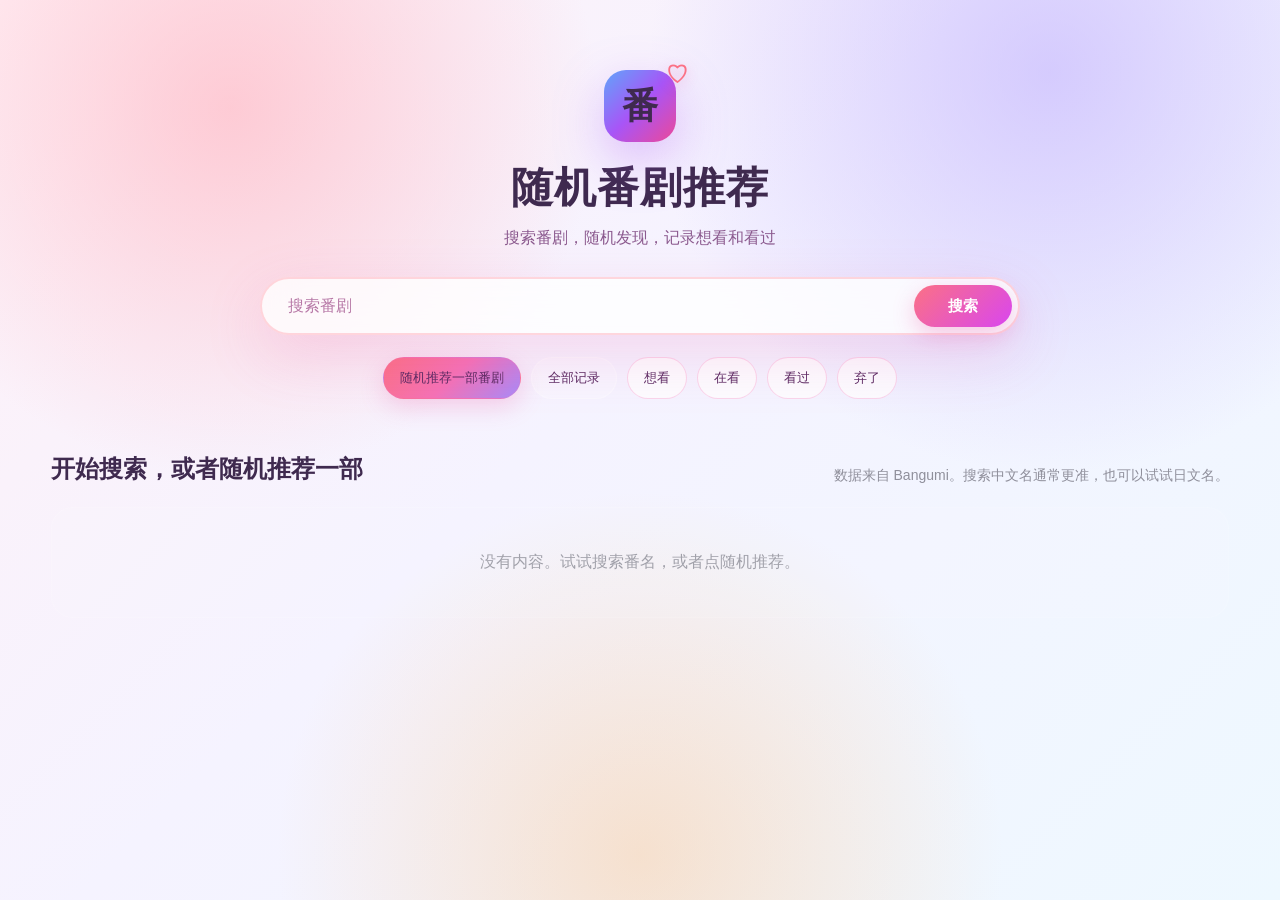
==== index.html @ 4ae55fed "Add files via upload" ====
<!DOCTYPE html>
<html lang="zh-CN">
<head>
  <meta charset="UTF-8" />
  <meta name="viewport" content="width=device-width, initial-scale=1.0" />
  <title>随机番剧推荐</title>
  <link rel="stylesheet" href="style.css" />
</head>
<body>
  <main class="page">
    <section class="hero">
      <div class="logo">番</div>
      <h1>随机番剧推荐</h1>
      <p>搜索番剧，随机发现，记录想看和看过</p>

      <div class="search-box">
        <input id="searchInput" type="text" placeholder="搜索番剧" />
        <button id="searchBtn">搜索</button>
      </div>

      <div class="actions">
        <button id="randomBtn" class="main-btn">随机推荐一部番剧</button>
        <button class="filter-btn active" data-filter="全部">全部记录</button>
        <button class="filter-btn" data-filter="想看">想看</button>
        <button class="filter-btn" data-filter="在看">在看</button>
        <button class="filter-btn" data-filter="看过">看过</button>
        <button class="filter-btn" data-filter="弃了">弃了</button>
      </div>
    </section>

    <section class="result-head">
      <h2 id="resultTitle">开始搜索，或者随机推荐一部</h2>
      <p id="resultTip">数据来自 Bangumi。搜索中文名通常更准，也可以试试日文名。</p>
    </section>

    <section id="resultList" class="grid"></section>
  </main>

  <script src="app.js"></script>
</body>
</html>
---- style.css ----
* {
  box-sizing: border-box;
}

body {
  margin: 0;
  min-height: 100vh;
  font-family: "Microsoft YaHei", "PingFang SC", Arial, sans-serif;
  color: #3f2a4f;
  background:
   radial-gradient(circle at 18% 12%, rgba(255, 182, 193, 0.65), transparent 28%),
    radial-gradient(circle at 82% 8%, rgba(196, 181, 253, 0.65), transparent 30%),
    radial-gradient(circle at 50% 95%, rgba(253, 186, 116, 0.35), transparent 34%),
    linear-gradient(135deg, #fff1f7, #f5f3ff 45%, #eef8ff);
}

.page {
  width: min(1180px, 92vw);
  margin: 0 auto;
  padding: 70px 0 80px;
}

.hero {
  display: flex;
  flex-direction: column;
  align-items: center;
  text-align: center;
}

.logo {
  width: 72px;
  height: 72px;
  border-radius: 22px;
  display: grid;
  place-items: center;
  font-size: 36px;
  font-weight: 800;
  background: linear-gradient(135deg, #60a5fa, #a855f7, #ec4899);
  box-shadow: 0 18px 50px rgba(168, 85, 247, 0.35);
  margin-bottom: 18px;
}

h1 {
  margin: 0;
  font-size: 42px;
  letter-spacing: 1px;
}

.hero p {
  margin: 12px 0 28px;
  color: #8b5a8f;
}

.search-box {
  width: min(760px, 100%);
  height: 58px;
  display: flex;
  padding: 6px;
  border-radius: 999px;
  background: rgba(255, 255, 255, 0.78);
  border: 2px solid rgba(255, 182, 193, 0.55);
  backdrop-filter: blur(18px);
  box-shadow: 0 20px 60px rgba(236, 72, 153, 0.18);
}

.search-box input {
  flex: 1;
  border: none;
  outline: none;
  padding: 0 20px;
  background: transparent;
  color: #4c1d52;
  font-size: 16px;
}

.search-box input::placeholder {
  color: #b779a7;
}

button {
  border: none;
  cursor: pointer;
  font-family: inherit;
  transition: 0.18s ease;
}

.search-box button {
  min-width: 98px;
  border-radius: 999px;
  color: white;
  font-size: 15px;
  font-weight: 700;
  background: linear-gradient(135deg, #fb7185, #d946ef);
  box-shadow: 0 8px 22px rgba(236, 72, 153, 0.28);
}

button:hover {
  transform: translateY(-1px);
  filter: brightness(1.08);
}

.actions {
  margin-top: 22px;
  display: flex;
  justify-content: center;
  flex-wrap: wrap;
  gap: 10px;
}

.main-btn,
.filter-btn {
  padding: 11px 16px;
  border-radius: 999px;
  color: #5b2b63;
  background: rgba(255, 255, 255, 0.72);
  border: 1px solid rgba(244, 114, 182, 0.28);
}

.main-btn {
  background: linear-gradient(135deg, #fb7185, #f472b6, #a78bfa);
  box-shadow: 0 8px 24px rgba(236, 72, 153, 0.22);
}

.filter-btn.active {
  background: rgba(255, 255, 255, 0.22);
  border-color: rgba(255, 255, 255, 0.32);
}

.result-head {
  margin: 54px 0 22px;
  display: flex;
  justify-content: space-between;
  gap: 20px;
  align-items: end;
}

.result-head h2 {
  margin: 0;
  font-size: 24px;
}

.result-head p {
  margin: 0;
  color: #8f8f9b;
  font-size: 14px;
}

.grid {
  display: grid;
  grid-template-columns: repeat(auto-fill, minmax(230px, 1fr));
  gap: 18px;
}

.card {
  overflow: hidden;
  border-radius: 26px;
  background: rgba(255, 255, 255, 0.74);
  border: 2px solid rgba(255, 182, 193, 0.34);
  backdrop-filter: blur(18px);
  transition: 0.2s ease;
  box-shadow: 0 16px 42px rgba(236, 72, 153, 0.14);
}

.card:hover {
  transform: translateY(-6px) rotate(-0.4deg);
  border-color: rgba(244, 114, 182, 0.75);
  box-shadow: 0 22px 55px rgba(236, 72, 153, 0.22);
}

.cover-wrap {
  position: relative;
  width: 100%;
  height: 320px;
  background: rgba(255, 255, 255, 0.06);
}

.cover {
  width: 100%;
  height: 100%;
  object-fit: cover;
  display: block;
}

.status-badge {
  position: absolute;
  top: 12px;
  left: 12px;
  padding: 6px 10px;
  border-radius: 999px;
  font-size: 12px;
  color: white;
  background: rgba(0, 0, 0, 0.58);
  backdrop-filter: blur(10px);
}

.body {
  padding: 15px;
}

.title {
  margin: 0;
  font-size: 18px;
  line-height: 1.35;
  color: #4c1d52;
}

.jp-title {
  margin: 6px 0 10px;
  font-size: 13px;
  color: #9f6a9f;
  min-height: 18px;
}

.meta {
  display: flex;
  flex-wrap: wrap;
  gap: 8px;
  margin-bottom: 12px;
}

.meta span {
  padding: 4px 8px;
  border-radius: 999px;
  font-size: 12px;
  color: #7c2d64;
  background: rgba(253, 242, 248, 0.95);
  border: 1px solid rgba(244, 114, 182, 0.24);
}

.summary {
  color: #5f4967;
  font-size: 14px;
  line-height: 1.55;
  height: 110px;
  overflow: hidden;
}

.status-row {
  margin-top: 14px;
  display: grid;
  grid-template-columns: repeat(2, 1fr);
  gap: 8px;
}

.status-btn {
  padding: 9px 8px;
  border-radius: 14px;
  color: #7c2d64;
  background: rgba(253, 242, 248, 0.92);
  border: 1px solid rgba(244, 114, 182, 0.24);
}

.status-btn.active {
  color: white;
  background: linear-gradient(135deg, #fb7185, #d946ef);
  box-shadow: 0 8px 18px rgba(236, 72, 153, 0.22);
}

.open-link {
  display: block;
  margin-top: 10px;
  padding: 10px;
  border-radius: 14px;
  text-align: center;
  color: #be185d;
  text-decoration: none;
  background: rgba(253, 242, 248, 0.9);
  border: 1px solid rgba(244, 114, 182, 0.26);
}

.empty,
.loading,
.error {
  grid-column: 1 / -1;
  padding: 44px 20px;
  border-radius: 22px;
  text-align: center;
  color: #a1a1aa;
  background: rgba(255, 255, 255, 0.075);
  border: 1px solid rgba(255, 255, 255, 0.11);
}

@media (max-width: 720px) {
  .page {
    padding-top: 44px;
  }

  h1 {
    font-size: 32px;
  }

  .search-box {
    height: auto;
    border-radius: 24px;
    flex-direction: column;
    padding: 10px;
  }

  .search-box input {
    height: 44px;
    text-align: center;
  }

  .search-box button {
    height: 44px;
  }

  .result-head {
    display: block;
  }

  .result-head p {
    margin-top: 8px;
  }

  .cover-wrap {
    height: 290px;
  }
}
.logo {
  position: relative;
}

.logo::after {
  content: "♡";
  position: absolute;
  right: -12px;
  top: -10px;
  font-size: 22px;
  color: #fb7185;
  text-shadow: 0 4px 12px rgba(236, 72, 153, 0.35);
}

.card::before {
  content: "";
  position: absolute;
  inset: 0;
  pointer-events: none;
  background: linear-gradient(
    135deg,
    rgba(255, 255, 255, 0.45),
    transparent 38%
  );
}

.card {
  position: relative;
}
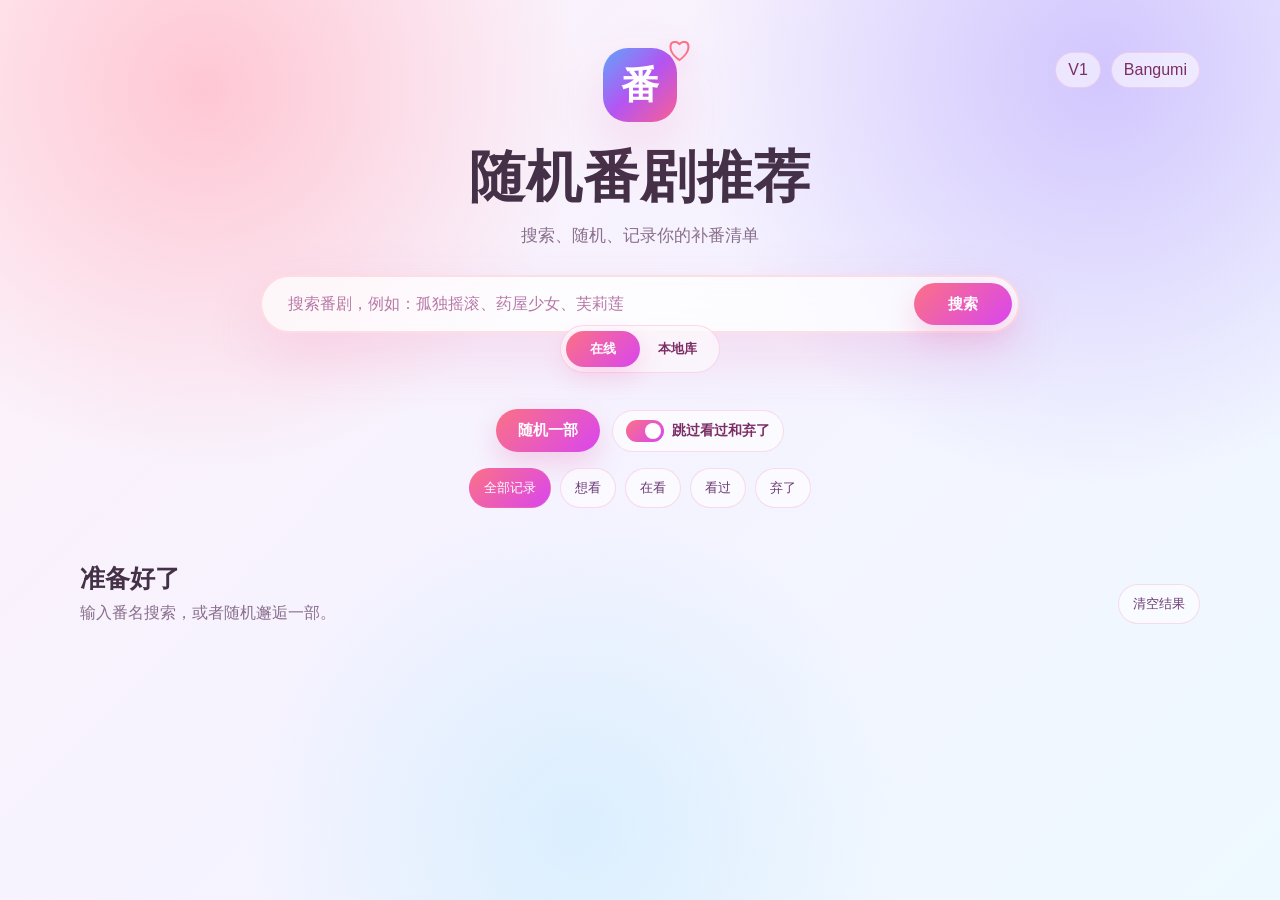
==== commit 50f8e619: "Add files via upload" ====
--- a/index.html
+++ b/index.html
@@ -1,41 +1,79 @@
-<!DOCTYPE html>
-<html lang="zh-CN">
-<head>
-  <meta charset="UTF-8" />
-  <meta name="viewport" content="width=device-width, initial-scale=1.0" />
-  <title>随机番剧推荐</title>
-  <link rel="stylesheet" href="style.css" />
-</head>
-<body>
-  <main class="page">
-    <section class="hero">
-      <div class="logo">番</div>
-      <h1>随机番剧推荐</h1>
-      <p>搜索番剧，随机发现，记录想看和看过</p>
-
-      <div class="search-box">
-        <input id="searchInput" type="text" placeholder="搜索番剧" />
-        <button id="searchBtn">搜索</button>
-      </div>
-
-      <div class="actions">
-        <button id="randomBtn" class="main-btn">随机推荐一部番剧</button>
-        <button class="filter-btn active" data-filter="全部">全部记录</button>
-        <button class="filter-btn" data-filter="想看">想看</button>
-        <button class="filter-btn" data-filter="在看">在看</button>
-        <button class="filter-btn" data-filter="看过">看过</button>
-        <button class="filter-btn" data-filter="弃了">弃了</button>
-      </div>
-    </section>
-
-    <section class="result-head">
-      <h2 id="resultTitle">开始搜索，或者随机推荐一部</h2>
-      <p id="resultTip">数据来自 Bangumi。搜索中文名通常更准，也可以试试日文名。</p>
-    </section>
-
-    <section id="resultList" class="grid"></section>
-  </main>
-
-  <script src="app.js"></script>
-</body>
-</html>+<!DOCTYPE html>
+<html lang="zh-CN">
+<head>
+  <meta charset="UTF-8" />
+  <meta name="viewport" content="width=device-width, initial-scale=1.0" />
+  <title>随机番剧推荐 V2</title>
+  <link rel="stylesheet" href="style.css" />
+</head>
+<body>
+  <main class="page">
+    <section class="hero">
+      <div class="top-links">
+        <a href="./v1/">V1</a>
+        <a href="https://bgm.tv/" target="_blank" rel="noreferrer">Bangumi</a>
+      </div>
+
+      <div class="logo">番</div>
+      <h1>随机番剧推荐</h1>
+      <p>搜索、随机、记录你的补番清单</p>
+
+      <div class="search-shell">
+        <input id="searchInput" type="text" autocomplete="off" placeholder="搜索番剧，例如：孤独摇滚、药屋少女、芙莉莲" />
+        <button id="searchBtn">搜索</button>
+      </div>
+
+      <div class="source-toggle" aria-label="数据源切换">
+        <button class="source-btn active" data-source="online">在线</button>
+        <button class="source-btn" data-source="local">本地库</button>
+      </div>
+
+      <div class="quick-actions">
+        <button id="randomBtn" class="primary-btn">随机一部</button>
+
+        <label class="switch">
+          <input id="skipWatchedInput" type="checkbox" checked />
+          <span></span>
+          <b>跳过看过和弃了</b>
+        </label>
+      </div>
+
+      <div class="filters">
+        <button class="filter-btn active" data-filter="全部">全部记录</button>
+        <button class="filter-btn" data-filter="想看">想看</button>
+        <button class="filter-btn" data-filter="在看">在看</button>
+        <button class="filter-btn" data-filter="看过">看过</button>
+        <button class="filter-btn" data-filter="弃了">弃了</button>
+      </div>
+    </section>
+
+    <section class="result-head">
+      <div>
+        <h2 id="resultTitle">准备好了</h2>
+        <p id="resultTip">输入番名搜索，或者随机邂逅一部。</p>
+      </div>
+      <button id="clearBtn" class="ghost-btn">清空结果</button>
+    </section>
+
+    <section id="resultList" class="grid"></section>
+  </main>
+
+  <template id="cardSkeleton">
+    <article class="card skeleton-card">
+      <div class="cover-wrap shimmer"></div>
+      <div class="body">
+        <div class="line shimmer"></div>
+        <div class="line short shimmer"></div>
+        <div class="chips">
+          <span class="chip shimmer"></span>
+          <span class="chip shimmer"></span>
+          <span class="chip shimmer"></span>
+        </div>
+        <div class="text-block shimmer"></div>
+      </div>
+    </article>
+  </template>
+
+  <script src="app.js"></script>
+</body>
+</html>
--- a/style.css
+++ b/style.css
@@ -1,348 +1,531 @@
-* {
-  box-sizing: border-box;
-}
-
-body {
-  margin: 0;
-  min-height: 100vh;
-  font-family: "Microsoft YaHei", "PingFang SC", Arial, sans-serif;
-  color: #3f2a4f;
-  background:
-   radial-gradient(circle at 18% 12%, rgba(255, 182, 193, 0.65), transparent 28%),
-    radial-gradient(circle at 82% 8%, rgba(196, 181, 253, 0.65), transparent 30%),
-    radial-gradient(circle at 50% 95%, rgba(253, 186, 116, 0.35), transparent 34%),
-    linear-gradient(135deg, #fff1f7, #f5f3ff 45%, #eef8ff);
-}
-
-.page {
-  width: min(1180px, 92vw);
-  margin: 0 auto;
-  padding: 70px 0 80px;
-}
-
-.hero {
-  display: flex;
-  flex-direction: column;
-  align-items: center;
-  text-align: center;
-}
-
-.logo {
-  width: 72px;
-  height: 72px;
-  border-radius: 22px;
-  display: grid;
-  place-items: center;
-  font-size: 36px;
-  font-weight: 800;
-  background: linear-gradient(135deg, #60a5fa, #a855f7, #ec4899);
-  box-shadow: 0 18px 50px rgba(168, 85, 247, 0.35);
-  margin-bottom: 18px;
-}
-
-h1 {
-  margin: 0;
-  font-size: 42px;
-  letter-spacing: 1px;
-}
-
-.hero p {
-  margin: 12px 0 28px;
-  color: #8b5a8f;
-}
-
-.search-box {
-  width: min(760px, 100%);
-  height: 58px;
-  display: flex;
-  padding: 6px;
-  border-radius: 999px;
-  background: rgba(255, 255, 255, 0.78);
-  border: 2px solid rgba(255, 182, 193, 0.55);
-  backdrop-filter: blur(18px);
-  box-shadow: 0 20px 60px rgba(236, 72, 153, 0.18);
-}
-
-.search-box input {
-  flex: 1;
-  border: none;
-  outline: none;
-  padding: 0 20px;
-  background: transparent;
-  color: #4c1d52;
-  font-size: 16px;
-}
-
-.search-box input::placeholder {
-  color: #b779a7;
-}
-
-button {
-  border: none;
-  cursor: pointer;
-  font-family: inherit;
-  transition: 0.18s ease;
-}
-
-.search-box button {
-  min-width: 98px;
-  border-radius: 999px;
-  color: white;
-  font-size: 15px;
-  font-weight: 700;
-  background: linear-gradient(135deg, #fb7185, #d946ef);
-  box-shadow: 0 8px 22px rgba(236, 72, 153, 0.28);
-}
-
-button:hover {
-  transform: translateY(-1px);
-  filter: brightness(1.08);
-}
-
-.actions {
-  margin-top: 22px;
-  display: flex;
-  justify-content: center;
-  flex-wrap: wrap;
-  gap: 10px;
-}
-
-.main-btn,
-.filter-btn {
-  padding: 11px 16px;
-  border-radius: 999px;
-  color: #5b2b63;
-  background: rgba(255, 255, 255, 0.72);
-  border: 1px solid rgba(244, 114, 182, 0.28);
-}
-
-.main-btn {
-  background: linear-gradient(135deg, #fb7185, #f472b6, #a78bfa);
-  box-shadow: 0 8px 24px rgba(236, 72, 153, 0.22);
-}
-
-.filter-btn.active {
-  background: rgba(255, 255, 255, 0.22);
-  border-color: rgba(255, 255, 255, 0.32);
-}
-
-.result-head {
-  margin: 54px 0 22px;
-  display: flex;
-  justify-content: space-between;
-  gap: 20px;
-  align-items: end;
-}
-
-.result-head h2 {
-  margin: 0;
-  font-size: 24px;
-}
-
-.result-head p {
-  margin: 0;
-  color: #8f8f9b;
-  font-size: 14px;
-}
-
-.grid {
-  display: grid;
-  grid-template-columns: repeat(auto-fill, minmax(230px, 1fr));
-  gap: 18px;
-}
-
-.card {
-  overflow: hidden;
-  border-radius: 26px;
-  background: rgba(255, 255, 255, 0.74);
-  border: 2px solid rgba(255, 182, 193, 0.34);
-  backdrop-filter: blur(18px);
-  transition: 0.2s ease;
-  box-shadow: 0 16px 42px rgba(236, 72, 153, 0.14);
-}
-
-.card:hover {
-  transform: translateY(-6px) rotate(-0.4deg);
-  border-color: rgba(244, 114, 182, 0.75);
-  box-shadow: 0 22px 55px rgba(236, 72, 153, 0.22);
-}
-
-.cover-wrap {
-  position: relative;
-  width: 100%;
-  height: 320px;
-  background: rgba(255, 255, 255, 0.06);
-}
-
-.cover {
-  width: 100%;
-  height: 100%;
-  object-fit: cover;
-  display: block;
-}
-
-.status-badge {
-  position: absolute;
-  top: 12px;
-  left: 12px;
-  padding: 6px 10px;
-  border-radius: 999px;
-  font-size: 12px;
-  color: white;
-  background: rgba(0, 0, 0, 0.58);
-  backdrop-filter: blur(10px);
-}
-
-.body {
-  padding: 15px;
-}
-
-.title {
-  margin: 0;
-  font-size: 18px;
-  line-height: 1.35;
-  color: #4c1d52;
-}
-
-.jp-title {
-  margin: 6px 0 10px;
-  font-size: 13px;
-  color: #9f6a9f;
-  min-height: 18px;
-}
-
-.meta {
-  display: flex;
-  flex-wrap: wrap;
-  gap: 8px;
-  margin-bottom: 12px;
-}
-
-.meta span {
-  padding: 4px 8px;
-  border-radius: 999px;
-  font-size: 12px;
-  color: #7c2d64;
-  background: rgba(253, 242, 248, 0.95);
-  border: 1px solid rgba(244, 114, 182, 0.24);
-}
-
-.summary {
-  color: #5f4967;
-  font-size: 14px;
-  line-height: 1.55;
-  height: 110px;
-  overflow: hidden;
-}
-
-.status-row {
-  margin-top: 14px;
-  display: grid;
-  grid-template-columns: repeat(2, 1fr);
-  gap: 8px;
-}
-
-.status-btn {
-  padding: 9px 8px;
-  border-radius: 14px;
-  color: #7c2d64;
-  background: rgba(253, 242, 248, 0.92);
-  border: 1px solid rgba(244, 114, 182, 0.24);
-}
-
-.status-btn.active {
-  color: white;
-  background: linear-gradient(135deg, #fb7185, #d946ef);
-  box-shadow: 0 8px 18px rgba(236, 72, 153, 0.22);
-}
-
-.open-link {
-  display: block;
-  margin-top: 10px;
-  padding: 10px;
-  border-radius: 14px;
-  text-align: center;
-  color: #be185d;
-  text-decoration: none;
-  background: rgba(253, 242, 248, 0.9);
-  border: 1px solid rgba(244, 114, 182, 0.26);
-}
-
-.empty,
-.loading,
-.error {
-  grid-column: 1 / -1;
-  padding: 44px 20px;
-  border-radius: 22px;
-  text-align: center;
-  color: #a1a1aa;
-  background: rgba(255, 255, 255, 0.075);
-  border: 1px solid rgba(255, 255, 255, 0.11);
-}
-
-@media (max-width: 720px) {
-  .page {
-    padding-top: 44px;
-  }
-
-  h1 {
-    font-size: 32px;
-  }
-
-  .search-box {
-    height: auto;
-    border-radius: 24px;
-    flex-direction: column;
-    padding: 10px;
-  }
-
-  .search-box input {
-    height: 44px;
-    text-align: center;
-  }
-
-  .search-box button {
-    height: 44px;
-  }
-
-  .result-head {
-    display: block;
-  }
-
-  .result-head p {
-    margin-top: 8px;
-  }
-
-  .cover-wrap {
-    height: 290px;
-  }
-}
-.logo {
-  position: relative;
-}
-
-.logo::after {
-  content: "♡";
-  position: absolute;
-  right: -12px;
-  top: -10px;
-  font-size: 22px;
-  color: #fb7185;
-  text-shadow: 0 4px 12px rgba(236, 72, 153, 0.35);
-}
-
-.card::before {
-  content: "";
-  position: absolute;
-  inset: 0;
-  pointer-events: none;
-  background: linear-gradient(
-    135deg,
-    rgba(255, 255, 255, 0.45),
-    transparent 38%
-  );
-}
-
-.card {
-  position: relative;
-}+* {
+  box-sizing: border-box;
+}
+
+:root {
+  --text: #443047;
+  --muted: #8a6f8d;
+  --card: rgba(255, 255, 255, 0.72);
+  --line: rgba(244, 114, 182, 0.24);
+  --pink: #fb5f91;
+  --purple: #b455f2;
+  --blue: #60a5fa;
+  --shadow: 0 24px 60px rgba(236, 72, 153, 0.16);
+}
+
+body {
+  margin: 0;
+  min-height: 100vh;
+  font-family: "Microsoft YaHei", "PingFang SC", Arial, sans-serif;
+  color: var(--text);
+  background:
+    radial-gradient(circle at 16% 10%, rgba(255, 183, 197, 0.72), transparent 28%),
+    radial-gradient(circle at 86% 8%, rgba(196, 181, 253, 0.72), transparent 30%),
+    radial-gradient(circle at 45% 92%, rgba(186, 230, 253, 0.42), transparent 30%),
+    linear-gradient(135deg, #fff1f8, #f5f3ff 48%, #eef9ff);
+}
+
+button,
+input {
+  font-family: inherit;
+}
+
+button {
+  border: 0;
+  cursor: pointer;
+}
+
+.page {
+  width: min(1120px, 92vw);
+  margin: 0 auto;
+  padding: 48px 0 72px;
+}
+
+.hero {
+  position: relative;
+  display: flex;
+  flex-direction: column;
+  align-items: center;
+  text-align: center;
+}
+
+.top-links {
+  position: absolute;
+  right: 0;
+  top: 4px;
+  display: flex;
+  gap: 10px;
+}
+
+.top-links a {
+  padding: 8px 12px;
+  border-radius: 999px;
+  color: #7c2d64;
+  text-decoration: none;
+  background: rgba(255, 255, 255, 0.55);
+  border: 1px solid var(--line);
+  backdrop-filter: blur(16px);
+}
+
+.logo {
+  position: relative;
+  width: 74px;
+  height: 74px;
+  display: grid;
+  place-items: center;
+  border-radius: 25px;
+  color: white;
+  font-size: 38px;
+  font-weight: 900;
+  background: linear-gradient(135deg, var(--blue), var(--purple), var(--pink));
+  box-shadow: var(--shadow);
+}
+
+.logo::after {
+  content: "♡";
+  position: absolute;
+  right: -14px;
+  top: -12px;
+  color: #fb7185;
+  font-size: 24px;
+  text-shadow: 0 8px 18px rgba(236, 72, 153, 0.25);
+}
+
+h1 {
+  margin: 18px 0 8px;
+  font-size: clamp(34px, 6vw, 56px);
+  letter-spacing: 1px;
+}
+
+.hero p {
+  margin: 0 0 28px;
+  color: var(--muted);
+  font-size: 17px;
+}
+
+.search-shell {
+  width: min(760px, 100%);
+  height: 58px;
+  display: flex;
+  padding: 6px;
+  border-radius: 999px;
+  background: rgba(255, 255, 255, 0.72);
+  border: 2px solid rgba(255, 182, 193, 0.42);
+  backdrop-filter: blur(18px);
+  box-shadow: var(--shadow);
+}
+
+.search-shell input {
+  flex: 1;
+  min-width: 0;
+  border: 0;
+  outline: 0;
+  padding: 0 20px;
+  background: transparent;
+  color: #4c1d52;
+  font-size: 16px;
+}
+
+.search-shell input::placeholder {
+  color: #b779a7;
+}
+
+.search-shell button,
+.primary-btn {
+  border-radius: 999px;
+  color: white;
+  font-weight: 800;
+  background: linear-gradient(135deg, #fb7185, #d946ef);
+  box-shadow: 0 12px 28px rgba(236, 72, 153, 0.22);
+}
+
+.search-shell button {
+  min-width: 98px;
+  font-size: 15px;
+}
+
+
+.source-toggle {
+  margin-top: -8px;
+  margin-bottom: 18px;
+  display: inline-flex;
+  padding: 5px;
+  border-radius: 999px;
+  background: rgba(255, 255, 255, 0.56);
+  border: 1px solid var(--line);
+  backdrop-filter: blur(16px);
+}
+
+.source-btn {
+  min-width: 74px;
+  padding: 9px 14px;
+  border-radius: 999px;
+  color: #7c2d64;
+  background: transparent;
+  font-weight: 800;
+  transition: 0.18s ease;
+}
+
+.source-btn.active {
+  color: white;
+  background: linear-gradient(135deg, #fb7185, #d946ef);
+  box-shadow: 0 10px 24px rgba(236, 72, 153, 0.18);
+}
+
+.quick-actions {
+  margin-top: 18px;
+  display: flex;
+  gap: 12px;
+  align-items: center;
+  justify-content: center;
+  flex-wrap: wrap;
+}
+
+.primary-btn {
+  padding: 12px 22px;
+  font-size: 15px;
+}
+
+.switch {
+  display: inline-flex;
+  align-items: center;
+  gap: 8px;
+  padding: 9px 13px;
+  border-radius: 999px;
+  color: #7c2d64;
+  background: rgba(255, 255, 255, 0.58);
+  border: 1px solid var(--line);
+  backdrop-filter: blur(16px);
+  user-select: none;
+}
+
+.switch input {
+  display: none;
+}
+
+.switch span {
+  position: relative;
+  width: 38px;
+  height: 22px;
+  border-radius: 999px;
+  background: rgba(148, 163, 184, 0.45);
+}
+
+.switch span::after {
+  content: "";
+  position: absolute;
+  left: 3px;
+  top: 3px;
+  width: 16px;
+  height: 16px;
+  border-radius: 999px;
+  background: white;
+  transition: 0.2s ease;
+}
+
+.switch input:checked + span {
+  background: linear-gradient(135deg, #fb7185, #d946ef);
+}
+
+.switch input:checked + span::after {
+  transform: translateX(16px);
+}
+
+.switch b {
+  font-size: 14px;
+  font-weight: 600;
+}
+
+.filters {
+  margin-top: 16px;
+  display: flex;
+  gap: 9px;
+  justify-content: center;
+  flex-wrap: wrap;
+}
+
+.filter-btn,
+.ghost-btn {
+  padding: 10px 14px;
+  border-radius: 999px;
+  color: #6b3a73;
+  background: rgba(255, 255, 255, 0.54);
+  border: 1px solid var(--line);
+  backdrop-filter: blur(16px);
+  transition: 0.18s ease;
+}
+
+.filter-btn.active,
+.filter-btn:hover,
+.ghost-btn:hover {
+  color: white;
+  background: linear-gradient(135deg, #fb7185, #d946ef);
+}
+
+.result-head {
+  margin: 54px 0 20px;
+  display: flex;
+  align-items: end;
+  justify-content: space-between;
+  gap: 16px;
+}
+
+.result-head h2 {
+  margin: 0;
+  font-size: 25px;
+}
+
+.result-head p {
+  margin: 8px 0 0;
+  color: var(--muted);
+}
+
+.grid {
+  display: grid;
+  grid-template-columns: repeat(auto-fill, minmax(230px, 1fr));
+  gap: 18px;
+}
+
+.card {
+  overflow: hidden;
+  border-radius: 26px;
+  background: var(--card);
+  border: 2px solid rgba(255, 182, 193, 0.28);
+  backdrop-filter: blur(18px);
+  box-shadow: var(--shadow);
+  transition: transform 0.2s ease, box-shadow 0.2s ease;
+}
+
+.card:hover {
+  transform: translateY(-6px);
+  box-shadow: 0 28px 70px rgba(236, 72, 153, 0.22);
+}
+
+.cover-wrap {
+  position: relative;
+  height: 322px;
+  background: rgba(255, 255, 255, 0.42);
+}
+
+.cover {
+  width: 100%;
+  height: 100%;
+  object-fit: cover;
+  display: block;
+  opacity: 0;
+  transition: opacity 0.22s ease;
+}
+
+.cover.loaded {
+  opacity: 1;
+}
+
+.status-badge {
+  position: absolute;
+  left: 12px;
+  top: 12px;
+  padding: 6px 10px;
+  border-radius: 999px;
+  color: white;
+  font-size: 12px;
+  background: rgba(76, 29, 82, 0.62);
+  backdrop-filter: blur(14px);
+}
+
+.body {
+  padding: 15px;
+}
+
+.title {
+  margin: 0;
+  font-size: 18px;
+  line-height: 1.35;
+  color: #4c1d52;
+}
+
+.jp-title {
+  margin: 6px 0 10px;
+  min-height: 18px;
+  color: #9f6a9f;
+  font-size: 13px;
+}
+
+.meta {
+  display: flex;
+  flex-wrap: wrap;
+  gap: 7px;
+  margin-bottom: 12px;
+}
+
+.meta span {
+  padding: 4px 8px;
+  border-radius: 999px;
+  color: #7c2d64;
+  font-size: 12px;
+  background: rgba(253, 242, 248, 0.9);
+  border: 1px solid var(--line);
+}
+
+.summary {
+  margin: 0;
+  height: 112px;
+  overflow: hidden;
+  color: #5f4967;
+  font-size: 14px;
+  line-height: 1.55;
+}
+
+.status-row {
+  display: grid;
+  grid-template-columns: repeat(2, 1fr);
+  gap: 8px;
+  margin-top: 14px;
+}
+
+.status-btn {
+  padding: 9px 8px;
+  border-radius: 14px;
+  color: #7c2d64;
+  background: rgba(253, 242, 248, 0.88);
+  border: 1px solid var(--line);
+}
+
+.status-btn.active {
+  color: white;
+  background: linear-gradient(135deg, #fb7185, #d946ef);
+}
+
+.open-link {
+  display: block;
+  margin-top: 10px;
+  padding: 10px;
+  border-radius: 14px;
+  text-align: center;
+  color: #be185d;
+  text-decoration: none;
+  background: rgba(253, 242, 248, 0.86);
+  border: 1px solid var(--line);
+}
+
+.empty,
+.loading,
+.error {
+  grid-column: 1 / -1;
+  padding: 48px 18px;
+  border-radius: 26px;
+  color: var(--muted);
+  text-align: center;
+  background: rgba(255, 255, 255, 0.48);
+  border: 1px solid var(--line);
+  backdrop-filter: blur(18px);
+}
+
+.skeleton-card {
+  pointer-events: none;
+}
+
+.line {
+  height: 18px;
+  border-radius: 10px;
+  margin-bottom: 10px;
+}
+
+.line.short {
+  width: 62%;
+}
+
+.chips {
+  display: flex;
+  gap: 8px;
+  margin-bottom: 12px;
+}
+
+.chip {
+  width: 64px;
+  height: 22px;
+  border-radius: 999px;
+}
+
+.text-block {
+  height: 112px;
+  border-radius: 14px;
+}
+
+.shimmer {
+  background: linear-gradient(90deg, rgba(255,255,255,0.32), rgba(255,255,255,0.82), rgba(255,255,255,0.32));
+  background-size: 220% 100%;
+  animation: shimmer 1.15s infinite linear;
+}
+
+@keyframes shimmer {
+  to {
+    background-position: -220% 0;
+  }
+}
+
+@media (max-width: 720px) {
+  .page {
+    padding-top: 34px;
+  }
+
+  .top-links {
+    position: static;
+    margin-bottom: 14px;
+  }
+
+  .logo {
+    width: 60px;
+    height: 60px;
+    border-radius: 20px;
+    font-size: 31px;
+  }
+
+  .hero p {
+    margin-bottom: 22px;
+    font-size: 15px;
+  }
+  .source-toggle {
+    margin-top: -4px;
+    margin-bottom: 14px;
+  }
+
+  .source-btn {
+    min-width: 68px;
+    padding: 8px 12px;
+    font-size: 14px;
+  }
+
+
+  .search-shell {
+    width: 100%;
+    height: 52px;
+    padding: 5px;
+  }
+
+  .search-shell input {
+    padding: 0 14px;
+    font-size: 14px;
+  }
+
+  .search-shell button {
+    min-width: 76px;
+    font-size: 14px;
+  }
+
+  .result-head {
+    display: block;
+    margin-top: 42px;
+  }
+
+  .ghost-btn {
+    margin-top: 12px;
+  }
+
+  .grid {
+    grid-template-columns: 1fr;
+  }
+
+  .cover-wrap {
+    height: 360px;
+  }
+}
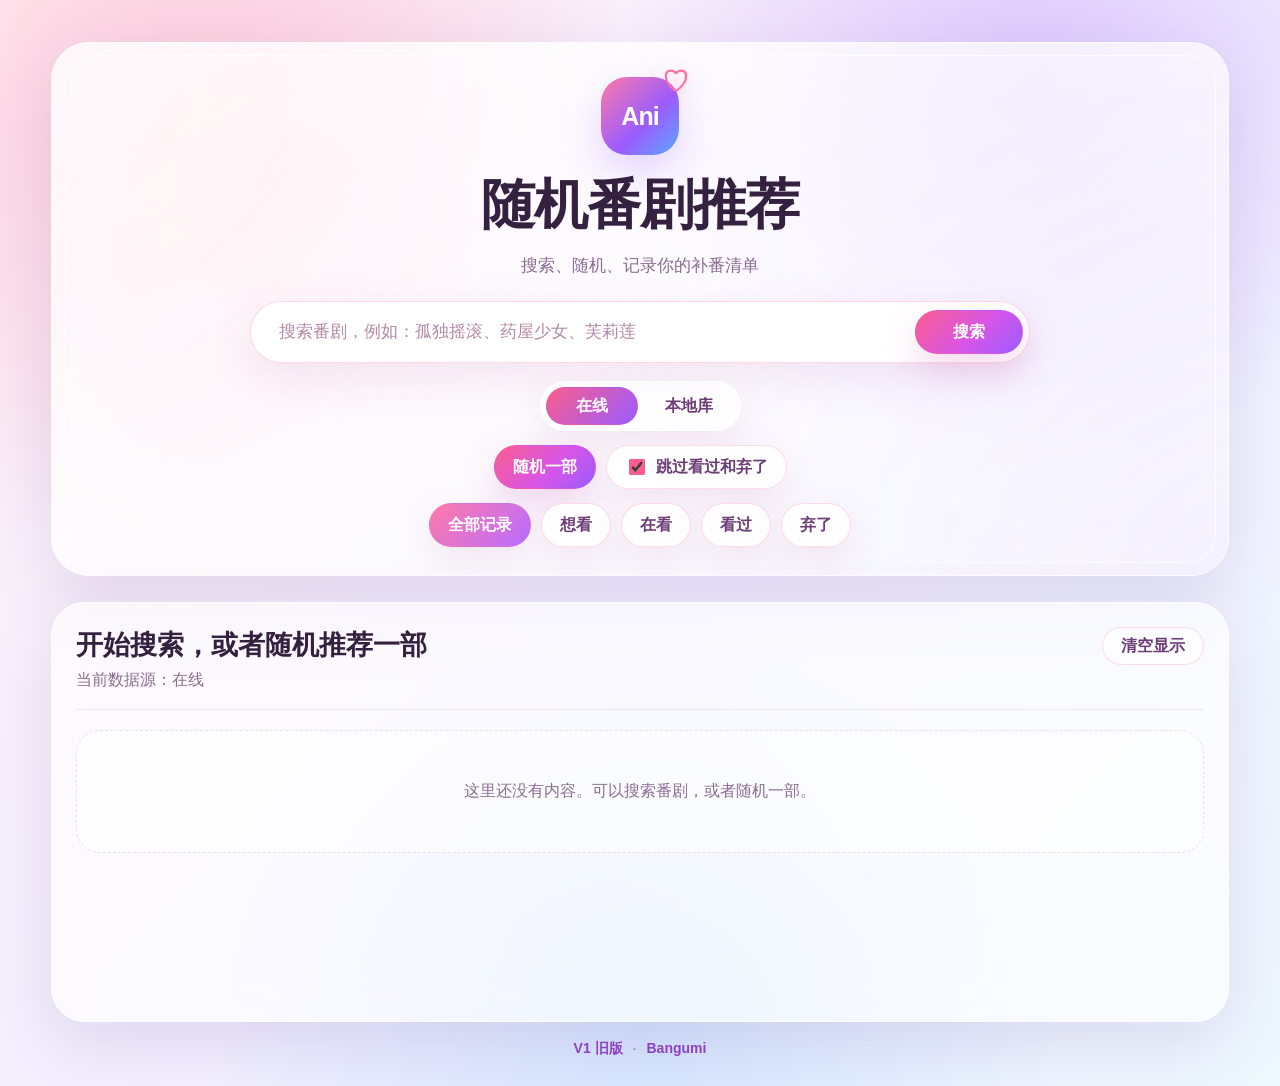
==== commit 821d0fe1: "Add files via upload" ====
--- a/index.html
+++ b/index.html
@@ -4,76 +4,61 @@
   <meta charset="UTF-8" />
   <meta name="viewport" content="width=device-width, initial-scale=1.0" />
   <title>随机番剧推荐 V2</title>
-  <link rel="stylesheet" href="style.css" />
+  <link rel="stylesheet" href="style.css?v=21" />
 </head>
 <body>
-  <main class="page">
-    <section class="hero">
-      <div class="top-links">
-        <a href="./v1/">V1</a>
-        <a href="https://bgm.tv/" target="_blank" rel="noreferrer">Bangumi</a>
+  <main class="page-shell">
+    <section class="hero-panel">
+      <div class="brand-logo" aria-hidden="true">Ani</div>
+      <h1>随机番剧推荐</h1>
+      <p class="subtitle">搜索、随机、记录你的补番清单</p>
+
+      <form id="searchForm" class="search-panel" autocomplete="off">
+        <input id="searchInput" type="text" placeholder="搜索番剧，例如：孤独摇滚、药屋少女、芙莉莲" />
+        <button class="primary-btn search-submit" type="submit">搜索</button>
+      </form>
+
+      <div class="source-switch" role="group" aria-label="数据源切换">
+        <button class="source-btn active" type="button" data-source="online">在线</button>
+        <button class="source-btn" type="button" data-source="local">本地库</button>
       </div>
 
-      <div class="logo">番</div>
-      <h1>随机番剧推荐</h1>
-      <p>搜索、随机、记录你的补番清单</p>
-
-      <div class="search-shell">
-        <input id="searchInput" type="text" autocomplete="off" placeholder="搜索番剧，例如：孤独摇滚、药屋少女、芙莉莲" />
-        <button id="searchBtn">搜索</button>
-      </div>
-
-      <div class="source-toggle" aria-label="数据源切换">
-        <button class="source-btn active" data-source="online">在线</button>
-        <button class="source-btn" data-source="local">本地库</button>
-      </div>
-
-      <div class="quick-actions">
-        <button id="randomBtn" class="primary-btn">随机一部</button>
-
-        <label class="switch">
-          <input id="skipWatchedInput" type="checkbox" checked />
-          <span></span>
-          <b>跳过看过和弃了</b>
+      <div class="action-row">
+        <button id="randomBtn" class="primary-btn" type="button">随机一部</button>
+        <label class="soft-check">
+          <input id="skipWatched" type="checkbox" checked />
+          <span>跳过看过和弃了</span>
         </label>
       </div>
 
-      <div class="filters">
-        <button class="filter-btn active" data-filter="全部">全部记录</button>
-        <button class="filter-btn" data-filter="想看">想看</button>
-        <button class="filter-btn" data-filter="在看">在看</button>
-        <button class="filter-btn" data-filter="看过">看过</button>
-        <button class="filter-btn" data-filter="弃了">弃了</button>
+      <div class="filter-row" role="group" aria-label="记录筛选">
+        <button class="filter-btn active" type="button" data-filter="全部">全部记录</button>
+        <button class="filter-btn" type="button" data-filter="想看">想看</button>
+        <button class="filter-btn" type="button" data-filter="在看">在看</button>
+        <button class="filter-btn" type="button" data-filter="看过">看过</button>
+        <button class="filter-btn" type="button" data-filter="弃了">弃了</button>
       </div>
     </section>
 
-    <section class="result-head">
-      <div>
-        <h2 id="resultTitle">准备好了</h2>
-        <p id="resultTip">输入番名搜索，或者随机邂逅一部。</p>
+    <section class="content-panel">
+      <div class="section-head">
+        <div>
+          <h2 id="resultTitle">开始搜索，或者随机推荐一部</h2>
+          <p id="resultTip">当前数据源：在线</p>
+        </div>
+        <button id="clearViewBtn" class="ghost-btn" type="button">清空显示</button>
       </div>
-      <button id="clearBtn" class="ghost-btn">清空结果</button>
+
+      <section id="resultList" class="grid"></section>
     </section>
 
-    <section id="resultList" class="grid"></section>
+    <footer class="footer-links">
+      <a href="./v1/">V1 旧版</a>
+      <span>·</span>
+      <a href="https://bgm.tv/anime" target="_blank" rel="noreferrer">Bangumi</a>
+    </footer>
   </main>
 
-  <template id="cardSkeleton">
-    <article class="card skeleton-card">
-      <div class="cover-wrap shimmer"></div>
-      <div class="body">
-        <div class="line shimmer"></div>
-        <div class="line short shimmer"></div>
-        <div class="chips">
-          <span class="chip shimmer"></span>
-          <span class="chip shimmer"></span>
-          <span class="chip shimmer"></span>
-        </div>
-        <div class="text-block shimmer"></div>
-      </div>
-    </article>
-  </template>
-
-  <script src="app.js"></script>
+  <script src="app.js?v=21"></script>
 </body>
 </html>
--- a/style.css
+++ b/style.css
@@ -1,531 +1,355 @@
-* {
-  box-sizing: border-box;
-}
-
 :root {
-  --text: #443047;
-  --muted: #8a6f8d;
-  --card: rgba(255, 255, 255, 0.72);
-  --line: rgba(244, 114, 182, 0.24);
-  --pink: #fb5f91;
-  --purple: #b455f2;
-  --blue: #60a5fa;
-  --shadow: 0 24px 60px rgba(236, 72, 153, 0.16);
-}
+  --bg-1: #fff1f6;
+  --bg-2: #f3f0ff;
+  --bg-3: #eef8ff;
+  --text: #34213f;
+  --muted: #8a6b92;
+  --card: rgba(255, 255, 255, 0.78);
+  --card-strong: rgba(255, 255, 255, 0.92);
+  --line: rgba(216, 120, 178, 0.22);
+  --pink: #fb5d8d;
+  --purple: #9b5cff;
+  --blue: #5aa9ff;
+  --shadow: 0 22px 70px rgba(114, 74, 150, 0.16);
+  --shadow-soft: 0 12px 34px rgba(174, 87, 143, 0.13);
+}
+
+* { box-sizing: border-box; }
 
 body {
   margin: 0;
   min-height: 100vh;
+  color: var(--text);
   font-family: "Microsoft YaHei", "PingFang SC", Arial, sans-serif;
-  color: var(--text);
   background:
-    radial-gradient(circle at 16% 10%, rgba(255, 183, 197, 0.72), transparent 28%),
-    radial-gradient(circle at 86% 8%, rgba(196, 181, 253, 0.72), transparent 30%),
-    radial-gradient(circle at 45% 92%, rgba(186, 230, 253, 0.42), transparent 30%),
-    linear-gradient(135deg, #fff1f8, #f5f3ff 48%, #eef9ff);
-}
-
-button,
-input {
-  font-family: inherit;
-}
-
-button {
-  border: 0;
-  cursor: pointer;
-}
-
-.page {
-  width: min(1120px, 92vw);
+    radial-gradient(circle at 16% 12%, rgba(255, 121, 158, 0.32), transparent 30%),
+    radial-gradient(circle at 80% 8%, rgba(155, 92, 255, 0.26), transparent 28%),
+    radial-gradient(circle at 50% 95%, rgba(90, 169, 255, 0.18), transparent 35%),
+    linear-gradient(135deg, var(--bg-1), var(--bg-2) 52%, var(--bg-3));
+}
+
+button, input { font: inherit; }
+button { border: none; cursor: pointer; }
+
+.page-shell {
+  width: min(1180px, 92vw);
   margin: 0 auto;
-  padding: 48px 0 72px;
-}
-
-.hero {
-  position: relative;
-  display: flex;
-  flex-direction: column;
-  align-items: center;
+  padding: 42px 0 28px;
+}
+
+.hero-panel {
+  position: relative;
+  overflow: hidden;
+  margin: 0 auto;
+  padding: 34px 28px 28px;
+  border-radius: 38px;
   text-align: center;
-}
-
-.top-links {
+  background:
+    linear-gradient(145deg, rgba(255, 255, 255, 0.88), rgba(255, 255, 255, 0.54)),
+    radial-gradient(circle at top left, rgba(251, 93, 141, 0.16), transparent 36%),
+    radial-gradient(circle at bottom right, rgba(155, 92, 255, 0.12), transparent 40%);
+  border: 1px solid rgba(255, 255, 255, 0.74);
+  box-shadow: var(--shadow);
+  backdrop-filter: blur(20px);
+}
+
+.hero-panel::before {
+  content: "";
   position: absolute;
-  right: 0;
-  top: 4px;
-  display: flex;
-  gap: 10px;
-}
-
-.top-links a {
-  padding: 8px 12px;
-  border-radius: 999px;
-  color: #7c2d64;
-  text-decoration: none;
-  background: rgba(255, 255, 255, 0.55);
-  border: 1px solid var(--line);
-  backdrop-filter: blur(16px);
-}
-
-.logo {
-  position: relative;
-  width: 74px;
-  height: 74px;
+  inset: 12px;
+  pointer-events: none;
+  border-radius: 30px;
+  border: 1px solid rgba(255, 255, 255, 0.74);
+}
+
+.brand-logo {
+  position: relative;
+  z-index: 1;
+  width: 78px;
+  height: 78px;
+  margin: 0 auto 14px;
   display: grid;
   place-items: center;
-  border-radius: 25px;
+  border-radius: 26px;
   color: white;
-  font-size: 38px;
+  font-size: 25px;
   font-weight: 900;
-  background: linear-gradient(135deg, var(--blue), var(--purple), var(--pink));
-  box-shadow: var(--shadow);
-}
-
-.logo::after {
+  letter-spacing: -1px;
+  background: linear-gradient(135deg, #ff7aa8, #9b5cff 58%, #5aa9ff);
+  box-shadow: 0 18px 44px rgba(155, 92, 255, 0.26);
+}
+
+.brand-logo::after {
   content: "♡";
   position: absolute;
-  right: -14px;
-  top: -12px;
-  color: #fb7185;
-  font-size: 24px;
-  text-shadow: 0 8px 18px rgba(236, 72, 153, 0.25);
+  top: -13px;
+  right: -9px;
+  color: #ff6fa3;
+  font-size: 27px;
+  text-shadow: 0 6px 18px rgba(251, 93, 141, 0.35);
 }
 
 h1 {
-  margin: 18px 0 8px;
-  font-size: clamp(34px, 6vw, 56px);
-  letter-spacing: 1px;
-}
-
-.hero p {
-  margin: 0 0 28px;
+  position: relative;
+  z-index: 1;
+  margin: 0;
+  font-size: clamp(34px, 5vw, 54px);
+  letter-spacing: -1px;
+}
+
+.subtitle {
+  position: relative;
+  z-index: 1;
+  margin: 12px 0 24px;
   color: var(--muted);
   font-size: 17px;
 }
 
-.search-shell {
-  width: min(760px, 100%);
-  height: 58px;
-  display: flex;
+.search-panel {
+  position: relative;
+  z-index: 1;
+  width: min(780px, 100%);
+  height: 62px;
+  margin: 0 auto;
   padding: 6px;
-  border-radius: 999px;
-  background: rgba(255, 255, 255, 0.72);
-  border: 2px solid rgba(255, 182, 193, 0.42);
-  backdrop-filter: blur(18px);
-  box-shadow: var(--shadow);
-}
-
-.search-shell input {
+  display: flex;
+  gap: 8px;
+  align-items: center;
+  border-radius: 999px;
+  background: rgba(255, 255, 255, 0.96);
+  border: 1px solid rgba(251, 93, 141, 0.24);
+  box-shadow: 0 14px 40px rgba(175, 84, 152, 0.13);
+}
+
+.search-panel input {
   flex: 1;
   min-width: 0;
-  border: 0;
-  outline: 0;
-  padding: 0 20px;
+  height: 100%;
+  padding: 0 22px;
+  border: none;
+  outline: none;
   background: transparent;
-  color: #4c1d52;
-  font-size: 16px;
-}
-
-.search-shell input::placeholder {
-  color: #b779a7;
-}
-
-.search-shell button,
+  color: var(--text);
+  font-size: 17px;
+}
+.search-panel input::placeholder { color: #b38aa7; }
+
+.primary-btn,
+.source-btn,
+.filter-btn,
+.ghost-btn,
+.soft-check {
+  min-height: 44px;
+  padding: 0 18px;
+  display: inline-flex;
+  align-items: center;
+  justify-content: center;
+  border-radius: 999px;
+  font-weight: 700;
+  color: #6d3d77;
+  background: rgba(255, 255, 255, 0.82);
+  border: 1px solid rgba(251, 93, 141, 0.22);
+  box-shadow: var(--shadow-soft);
+  transition: transform .18s ease, filter .18s ease, box-shadow .18s ease, background .18s ease;
+}
+
 .primary-btn {
-  border-radius: 999px;
-  color: white;
-  font-weight: 800;
-  background: linear-gradient(135deg, #fb7185, #d946ef);
-  box-shadow: 0 12px 28px rgba(236, 72, 153, 0.22);
-}
-
-.search-shell button {
-  min-width: 98px;
-  font-size: 15px;
-}
-
-
-.source-toggle {
-  margin-top: -8px;
-  margin-bottom: 18px;
-  display: inline-flex;
+  color: #fff;
+  background: linear-gradient(135deg, var(--pink), #d955e7 55%, var(--purple));
+  border-color: transparent;
+  box-shadow: 0 14px 34px rgba(203, 81, 174, 0.22);
+}
+.search-submit { min-width: 108px; }
+
+button:hover, .soft-check:hover {
+  transform: translateY(-1px);
+  filter: brightness(1.035);
+}
+button:active, .soft-check:active { transform: translateY(0); }
+
+.source-switch {
+  position: relative;
+  z-index: 1;
+  width: max-content;
+  margin: 18px auto 0;
   padding: 5px;
-  border-radius: 999px;
-  background: rgba(255, 255, 255, 0.56);
-  border: 1px solid var(--line);
-  backdrop-filter: blur(16px);
+  display: flex;
+  gap: 5px;
+  border-radius: 999px;
+  background: rgba(255, 255, 255, 0.62);
+  border: 1px solid rgba(255, 255, 255, 0.75);
+  box-shadow: var(--shadow-soft);
 }
 
 .source-btn {
-  min-width: 74px;
-  padding: 9px 14px;
-  border-radius: 999px;
-  color: #7c2d64;
+  min-width: 92px;
+  min-height: 38px;
+  box-shadow: none;
   background: transparent;
-  font-weight: 800;
-  transition: 0.18s ease;
-}
-
+  border-color: transparent;
+}
 .source-btn.active {
   color: white;
-  background: linear-gradient(135deg, #fb7185, #d946ef);
-  box-shadow: 0 10px 24px rgba(236, 72, 153, 0.18);
-}
-
-.quick-actions {
-  margin-top: 18px;
-  display: flex;
-  gap: 12px;
+  background: linear-gradient(135deg, var(--pink), var(--purple));
+}
+
+.action-row, .filter-row {
+  position: relative;
+  z-index: 1;
+  margin-top: 14px;
+  display: flex;
+  gap: 10px;
+  justify-content: center;
   align-items: center;
-  justify-content: center;
   flex-wrap: wrap;
 }
 
-.primary-btn {
-  padding: 12px 22px;
-  font-size: 15px;
-}
-
-.switch {
-  display: inline-flex;
-  align-items: center;
-  gap: 8px;
-  padding: 9px 13px;
-  border-radius: 999px;
-  color: #7c2d64;
-  background: rgba(255, 255, 255, 0.58);
-  border: 1px solid var(--line);
-  backdrop-filter: blur(16px);
-  user-select: none;
-}
-
-.switch input {
-  display: none;
-}
-
-.switch span {
-  position: relative;
-  width: 38px;
-  height: 22px;
-  border-radius: 999px;
-  background: rgba(148, 163, 184, 0.45);
-}
-
-.switch span::after {
-  content: "";
-  position: absolute;
-  left: 3px;
-  top: 3px;
-  width: 16px;
-  height: 16px;
-  border-radius: 999px;
-  background: white;
-  transition: 0.2s ease;
-}
-
-.switch input:checked + span {
-  background: linear-gradient(135deg, #fb7185, #d946ef);
-}
-
-.switch input:checked + span::after {
-  transform: translateX(16px);
-}
-
-.switch b {
-  font-size: 14px;
-  font-weight: 600;
-}
-
-.filters {
-  margin-top: 16px;
-  display: flex;
-  gap: 9px;
-  justify-content: center;
-  flex-wrap: wrap;
-}
-
-.filter-btn,
-.ghost-btn {
-  padding: 10px 14px;
-  border-radius: 999px;
-  color: #6b3a73;
-  background: rgba(255, 255, 255, 0.54);
-  border: 1px solid var(--line);
-  backdrop-filter: blur(16px);
-  transition: 0.18s ease;
-}
-
-.filter-btn.active,
-.filter-btn:hover,
-.ghost-btn:hover {
+.soft-check { gap: 8px; }
+.soft-check input { width: 16px; height: 16px; accent-color: var(--pink); }
+.filter-btn.active {
   color: white;
-  background: linear-gradient(135deg, #fb7185, #d946ef);
-}
-
-.result-head {
-  margin: 54px 0 20px;
-  display: flex;
-  align-items: end;
+  background: linear-gradient(135deg, #ff7aa8, #b96cff);
+  border-color: transparent;
+}
+
+.content-panel {
+  margin-top: 26px;
+  padding: 24px;
+  min-height: 420px;
+  border-radius: 34px;
+  background: rgba(255, 255, 255, 0.64);
+  border: 1px solid rgba(255, 255, 255, 0.72);
+  box-shadow: var(--shadow);
+  backdrop-filter: blur(18px);
+}
+
+.section-head {
+  margin-bottom: 20px;
+  display: flex;
   justify-content: space-between;
-  gap: 16px;
-}
-
-.result-head h2 {
-  margin: 0;
-  font-size: 25px;
-}
-
-.result-head p {
-  margin: 8px 0 0;
-  color: var(--muted);
-}
+  gap: 18px;
+  align-items: flex-start;
+  padding-bottom: 18px;
+  border-bottom: 1px solid rgba(160, 97, 164, 0.13);
+}
+.section-head h2 { margin: 0; font-size: 27px; }
+.section-head p { margin: 7px 0 0; color: var(--muted); }
+.ghost-btn { min-height: 38px; box-shadow: none; background: rgba(255,255,255,.55); }
 
 .grid {
   display: grid;
-  grid-template-columns: repeat(auto-fill, minmax(230px, 1fr));
+  grid-template-columns: repeat(auto-fill, minmax(238px, 1fr));
   gap: 18px;
 }
 
 .card {
   overflow: hidden;
   border-radius: 26px;
-  background: var(--card);
-  border: 2px solid rgba(255, 182, 193, 0.28);
-  backdrop-filter: blur(18px);
-  box-shadow: var(--shadow);
-  transition: transform 0.2s ease, box-shadow 0.2s ease;
-}
-
-.card:hover {
-  transform: translateY(-6px);
-  box-shadow: 0 28px 70px rgba(236, 72, 153, 0.22);
-}
+  background: var(--card-strong);
+  border: 1px solid rgba(255, 255, 255, 0.78);
+  box-shadow: 0 16px 40px rgba(117, 83, 136, 0.13);
+  transition: transform .18s ease, box-shadow .18s ease;
+}
+.card:hover { transform: translateY(-5px); box-shadow: 0 22px 56px rgba(117, 83, 136, .19); }
 
 .cover-wrap {
   position: relative;
-  height: 322px;
-  background: rgba(255, 255, 255, 0.42);
-}
-
-.cover {
-  width: 100%;
-  height: 100%;
-  object-fit: cover;
-  display: block;
-  opacity: 0;
-  transition: opacity 0.22s ease;
-}
-
-.cover.loaded {
-  opacity: 1;
-}
-
+  height: 330px;
+  background: linear-gradient(135deg, rgba(251, 93, 141, .12), rgba(155, 92, 255, .12));
+}
+.cover { width: 100%; height: 100%; object-fit: cover; display: block; }
 .status-badge {
   position: absolute;
+  top: 12px;
   left: 12px;
-  top: 12px;
-  padding: 6px 10px;
-  border-radius: 999px;
-  color: white;
+  padding: 7px 11px;
+  border-radius: 999px;
+  color: #fff;
+  font-size: 13px;
+  font-weight: 800;
+  background: rgba(70, 37, 82, 0.68);
+  backdrop-filter: blur(10px);
+}
+
+.body { padding: 15px; }
+.title { margin: 0; font-size: 18px; line-height: 1.38; }
+.jp-title { min-height: 18px; margin: 7px 0 11px; color: #9a729e; font-size: 13px; }
+.meta { display: flex; flex-wrap: wrap; gap: 7px; margin-bottom: 11px; }
+.meta span {
+  padding: 5px 9px;
+  border-radius: 999px;
+  color: #873b70;
   font-size: 12px;
-  background: rgba(76, 29, 82, 0.62);
-  backdrop-filter: blur(14px);
-}
-
-.body {
-  padding: 15px;
-}
-
-.title {
-  margin: 0;
-  font-size: 18px;
-  line-height: 1.35;
-  color: #4c1d52;
-}
-
-.jp-title {
-  margin: 6px 0 10px;
-  min-height: 18px;
-  color: #9f6a9f;
-  font-size: 13px;
-}
-
-.meta {
-  display: flex;
-  flex-wrap: wrap;
-  gap: 7px;
-  margin-bottom: 12px;
-}
-
-.meta span {
-  padding: 4px 8px;
-  border-radius: 999px;
-  color: #7c2d64;
-  font-size: 12px;
-  background: rgba(253, 242, 248, 0.9);
-  border: 1px solid var(--line);
-}
-
+  background: rgba(255, 240, 248, 0.9);
+  border: 1px solid rgba(251, 93, 141, 0.14);
+}
 .summary {
-  margin: 0;
   height: 112px;
   overflow: hidden;
-  color: #5f4967;
+  color: #5d4b63;
   font-size: 14px;
-  line-height: 1.55;
-}
-
-.status-row {
-  display: grid;
-  grid-template-columns: repeat(2, 1fr);
-  gap: 8px;
-  margin-top: 14px;
-}
-
+  line-height: 1.58;
+}
+.status-row { margin-top: 14px; display: grid; grid-template-columns: repeat(2, 1fr); gap: 8px; }
 .status-btn {
-  padding: 9px 8px;
+  min-height: 40px;
   border-radius: 14px;
-  color: #7c2d64;
-  background: rgba(253, 242, 248, 0.88);
-  border: 1px solid var(--line);
-}
-
-.status-btn.active {
-  color: white;
-  background: linear-gradient(135deg, #fb7185, #d946ef);
-}
-
+  color: #7a4b81;
+  font-weight: 800;
+  background: rgba(255, 244, 249, .94);
+  border: 1px solid rgba(251, 93, 141, .18);
+}
+.status-btn.active { color: #fff; background: linear-gradient(135deg, var(--pink), var(--purple)); }
 .open-link {
-  display: block;
   margin-top: 10px;
-  padding: 10px;
+  min-height: 40px;
+  display: flex;
+  align-items: center;
+  justify-content: center;
   border-radius: 14px;
+  color: #ab2d73;
+  text-decoration: none;
+  font-weight: 800;
+  background: rgba(255, 240, 248, .86);
+  border: 1px solid rgba(251, 93, 141, .18);
+}
+
+.empty, .loading, .error, .skeleton-card {
+  grid-column: 1 / -1;
+  padding: 50px 18px;
+  border-radius: 24px;
   text-align: center;
-  color: #be185d;
-  text-decoration: none;
-  background: rgba(253, 242, 248, 0.86);
-  border: 1px solid var(--line);
-}
-
-.empty,
-.loading,
-.error {
-  grid-column: 1 / -1;
-  padding: 48px 18px;
-  border-radius: 26px;
   color: var(--muted);
-  text-align: center;
-  background: rgba(255, 255, 255, 0.48);
-  border: 1px solid var(--line);
-  backdrop-filter: blur(18px);
-}
-
-.skeleton-card {
-  pointer-events: none;
-}
-
-.line {
-  height: 18px;
-  border-radius: 10px;
-  margin-bottom: 10px;
-}
-
-.line.short {
-  width: 62%;
-}
-
-.chips {
-  display: flex;
-  gap: 8px;
-  margin-bottom: 12px;
-}
-
-.chip {
-  width: 64px;
-  height: 22px;
-  border-radius: 999px;
-}
-
-.text-block {
-  height: 112px;
-  border-radius: 14px;
-}
-
-.shimmer {
-  background: linear-gradient(90deg, rgba(255,255,255,0.32), rgba(255,255,255,0.82), rgba(255,255,255,0.32));
-  background-size: 220% 100%;
-  animation: shimmer 1.15s infinite linear;
-}
-
-@keyframes shimmer {
-  to {
-    background-position: -220% 0;
-  }
-}
+  background: rgba(255, 255, 255, 0.55);
+  border: 1px dashed rgba(204, 116, 174, 0.24);
+}
+.skeleton-card { height: 260px; animation: pulse 1.05s ease-in-out infinite alternate; }
+@keyframes pulse { from { opacity: .55; } to { opacity: 1; } }
+
+.footer-links {
+  margin: 18px 0 0;
+  display: flex;
+  justify-content: center;
+  gap: 10px;
+  color: #8b5a8f;
+  font-size: 14px;
+}
+.footer-links a { color: #8d42c7; text-decoration: none; font-weight: 800; }
+.footer-links a:hover { text-decoration: underline; }
 
 @media (max-width: 720px) {
-  .page {
-    padding-top: 34px;
-  }
-
-  .top-links {
-    position: static;
-    margin-bottom: 14px;
-  }
-
-  .logo {
-    width: 60px;
-    height: 60px;
-    border-radius: 20px;
-    font-size: 31px;
-  }
-
-  .hero p {
-    margin-bottom: 22px;
-    font-size: 15px;
-  }
-  .source-toggle {
-    margin-top: -4px;
-    margin-bottom: 14px;
-  }
-
-  .source-btn {
-    min-width: 68px;
-    padding: 8px 12px;
-    font-size: 14px;
-  }
-
-
-  .search-shell {
-    width: 100%;
-    height: 52px;
-    padding: 5px;
-  }
-
-  .search-shell input {
-    padding: 0 14px;
-    font-size: 14px;
-  }
-
-  .search-shell button {
-    min-width: 76px;
-    font-size: 14px;
-  }
-
-  .result-head {
-    display: block;
-    margin-top: 42px;
-  }
-
-  .ghost-btn {
-    margin-top: 12px;
-  }
-
-  .grid {
-    grid-template-columns: 1fr;
-  }
-
-  .cover-wrap {
-    height: 360px;
-  }
-}
+  .page-shell { width: 94vw; padding-top: 22px; }
+  .hero-panel { padding: 28px 16px 22px; border-radius: 30px; }
+  .brand-logo { width: 64px; height: 64px; border-radius: 22px; font-size: 22px; }
+  .subtitle { font-size: 15px; }
+  .search-panel { height: 56px; }
+  .search-panel input { padding: 0 13px; font-size: 14px; }
+  .search-submit { min-width: 76px; padding: 0 12px; }
+  .source-btn { min-width: 82px; }
+  .primary-btn, .filter-btn, .soft-check { min-height: 40px; padding: 0 14px; font-size: 14px; }
+  .content-panel { padding: 18px; border-radius: 28px; }
+  .section-head { display: block; }
+  .ghost-btn { margin-top: 12px; }
+  .grid { grid-template-columns: 1fr; }
+  .cover-wrap { height: 360px; }
+}
